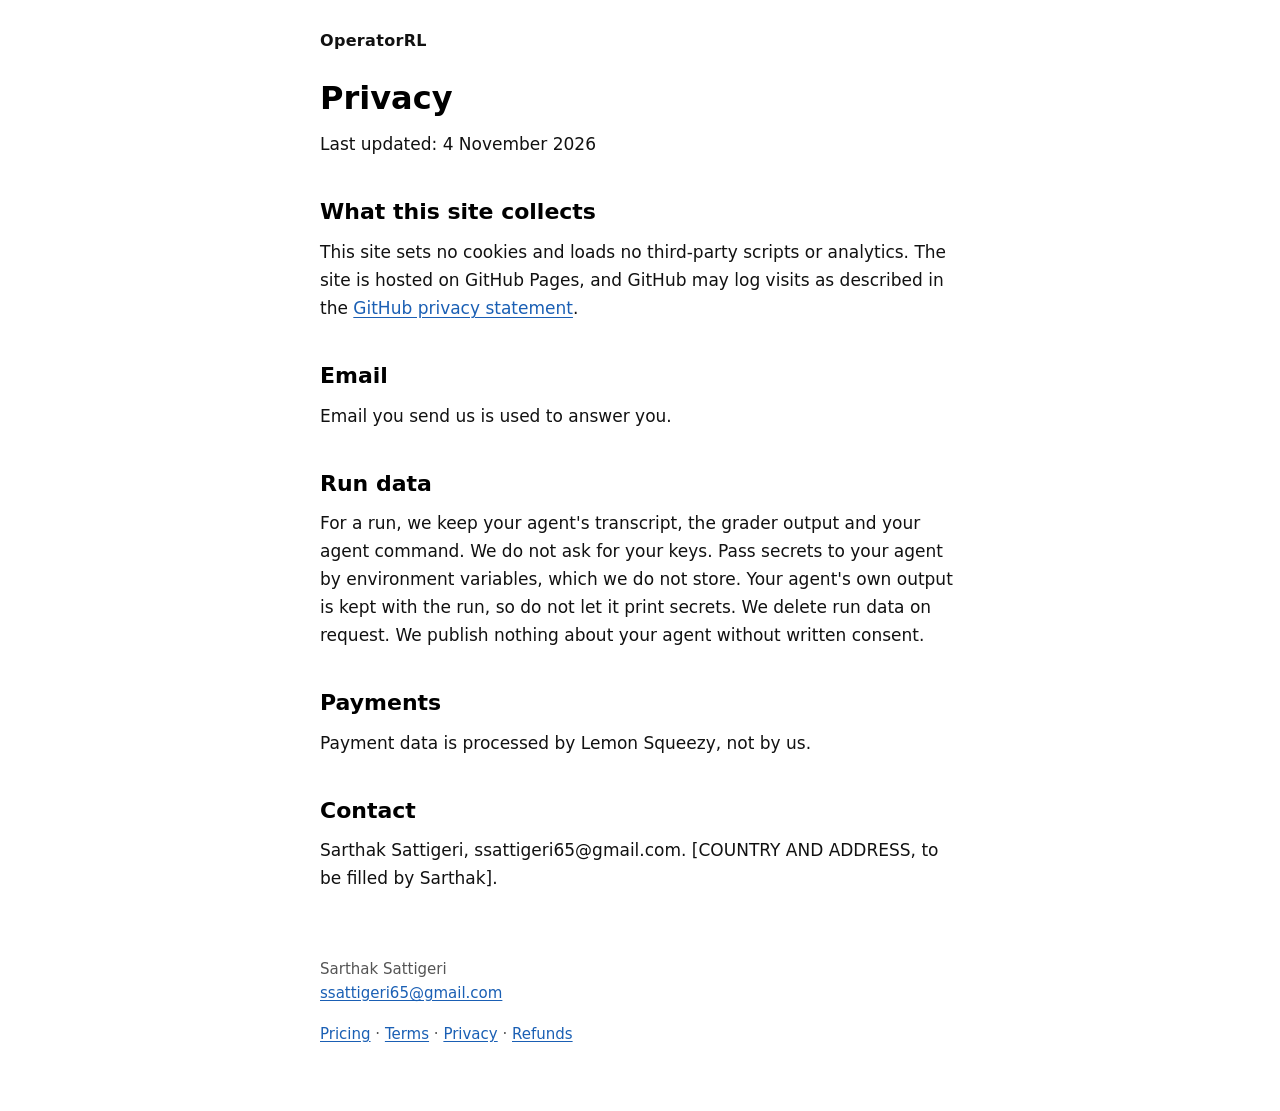
==== docs/privacy.html @ 85867a47 "OperatorRL website" ====
<!DOCTYPE html>
<html lang="en">
<head>
  <meta charset="utf-8">
  <meta name="viewport" content="width=device-width, initial-scale=1">
  <title>Privacy - OperatorRL</title>
  <meta name="description" content="How OperatorRL handles your data.">
  <link rel="stylesheet" href="style.css">
</head>
<body>
  <header>
    <p class="brand"><a href="index.html">OperatorRL</a></p>
  </header>

  <main>
    <h1>Privacy</h1>
    <p>Last updated: 4 November 2026</p>

    <h2>What this site collects</h2>
    <p>This site sets no cookies and loads no third-party scripts or analytics. The site is hosted on GitHub Pages, and GitHub may log visits as described in the <a href="https://docs.github.com/en/site-policy/privacy-policies/github-general-privacy-statement">GitHub privacy statement</a>.</p>

    <h2>Email</h2>
    <p>Email you send us is used to answer you.</p>

    <h2>Run data</h2>
    <p>For a run, we keep your agent's transcript, the grader output and your agent command. We do not ask for your keys. Pass secrets to your agent by environment variables, which we do not store. Your agent's own output is kept with the run, so do not let it print secrets. We delete run data on request. We publish nothing about your agent without written consent.</p>

    <h2>Payments</h2>
    <p>Payment data is processed by Lemon Squeezy, not by us.</p>

    <h2>Contact</h2>
    <p>Sarthak Sattigeri, ssattigeri65@gmail.com. [COUNTRY AND ADDRESS, to be filled by Sarthak].</p>
  </main>

  <footer>
    <p>Sarthak Sattigeri<br><a href="mailto:ssattigeri65@gmail.com">ssattigeri65@gmail.com</a></p>
    <p><a href="pricing.html">Pricing</a> · <a href="terms.html">Terms</a> · <a href="privacy.html">Privacy</a> · <a href="refunds.html">Refunds</a></p>
  </footer>
</body>
</html>
---- docs/style.css ----
:root {
  --accent: #1a5fb4;
  --text: #111;
  --muted: #555;
}

html {
  -webkit-text-size-adjust: 100%;
}

body {
  margin: 0;
  font-family: system-ui, -apple-system, "Segoe UI", Roboto, Helvetica, Arial, sans-serif;
  color: var(--text);
  background: #fff;
  font-size: 1.0625rem;
  line-height: 1.65;
}

header,
main,
footer {
  max-width: 40rem;
  margin-left: auto;
  margin-right: auto;
  padding-left: 1.25rem;
  padding-right: 1.25rem;
}

header {
  padding-top: 1.75rem;
}

.brand {
  margin: 0;
  font-weight: 600;
  font-size: 1rem;
  letter-spacing: 0.02em;
}

.brand a {
  color: inherit;
  text-decoration: none;
}

main {
  padding-top: 1.5rem;
  padding-bottom: 3rem;
}

footer {
  padding-bottom: 3rem;
  color: var(--muted);
  font-size: 0.9375rem;
}

h1,
h2,
h3 {
  color: #000;
  line-height: 1.25;
  font-weight: 650;
}

h1 {
  font-size: 2rem;
  margin: 0 0 0.75rem;
}

h2 {
  font-size: 1.375rem;
  margin: 2.5rem 0 0.75rem;
}

h3 {
  font-size: 1.0625rem;
  margin: 1.5rem 0 0.5rem;
}

p {
  margin: 0 0 1rem;
}

.lede {
  font-size: 1.125rem;
  line-height: 1.5;
}

a {
  color: var(--accent);
  text-decoration: underline;
  text-underline-offset: 0.15em;
}

a:hover {
  color: #0f4178;
}

a:focus-visible {
  outline: 2px solid var(--accent);
  outline-offset: 2px;
}

.button {
  display: inline-block;
  background: var(--accent);
  color: #fff;
  padding: 0.7rem 1.1rem;
  border-radius: 4px;
  font-weight: 600;
  text-decoration: none;
  line-height: 1.2;
}

.button:hover {
  background: #0f4178;
  color: #fff;
}

.button:focus-visible {
  outline: 2px solid var(--accent);
  outline-offset: 2px;
}

ul,
ol {
  margin: 0 0 1rem;
  padding-left: 1.5rem;
}

li {
  margin: 0 0 0.4rem;
}

table {
  width: 100%;
  border-collapse: collapse;
  margin: 0 0 1rem;
  font-size: 0.9375rem;
}

th,
td {
  border: 1px solid #ccc;
  padding: 0.4rem 0.6rem;
  text-align: left;
  vertical-align: top;
}

th {
  font-weight: 600;
}

code {
  font-family: ui-monospace, SFMono-Regular, Menlo, Consolas, monospace;
  font-size: 0.9em;
}

pre {
  font-family: ui-monospace, SFMono-Regular, Menlo, Consolas, monospace;
  font-size: 0.875rem;
  line-height: 1.5;
  white-space: pre-wrap;
  overflow-x: auto;
  background: #f5f5f5;
  padding: 0.75rem;
  border-radius: 4px;
  margin: 0 0 1rem;
}

pre code {
  font-size: inherit;
}

small {
  font-size: 0.875rem;
  color: var(--muted);
}

.muted {
  color: var(--muted);
}

.pass {
  color: #0a7a33;
  font-weight: 700;
}

.fail {
  color: #b3261e;
  font-weight: 700;
}

.verdict {
  margin: 0 0 1rem;
}

summary {
  cursor: pointer;
}

summary:focus-visible {
  outline: 2px solid var(--accent);
  outline-offset: 2px;
}

@media (max-width: 30rem) {
  table {
    display: block;
    overflow-x: auto;
  }
  th,
  td {
    padding: 0.3rem 0.4rem;
  }
}
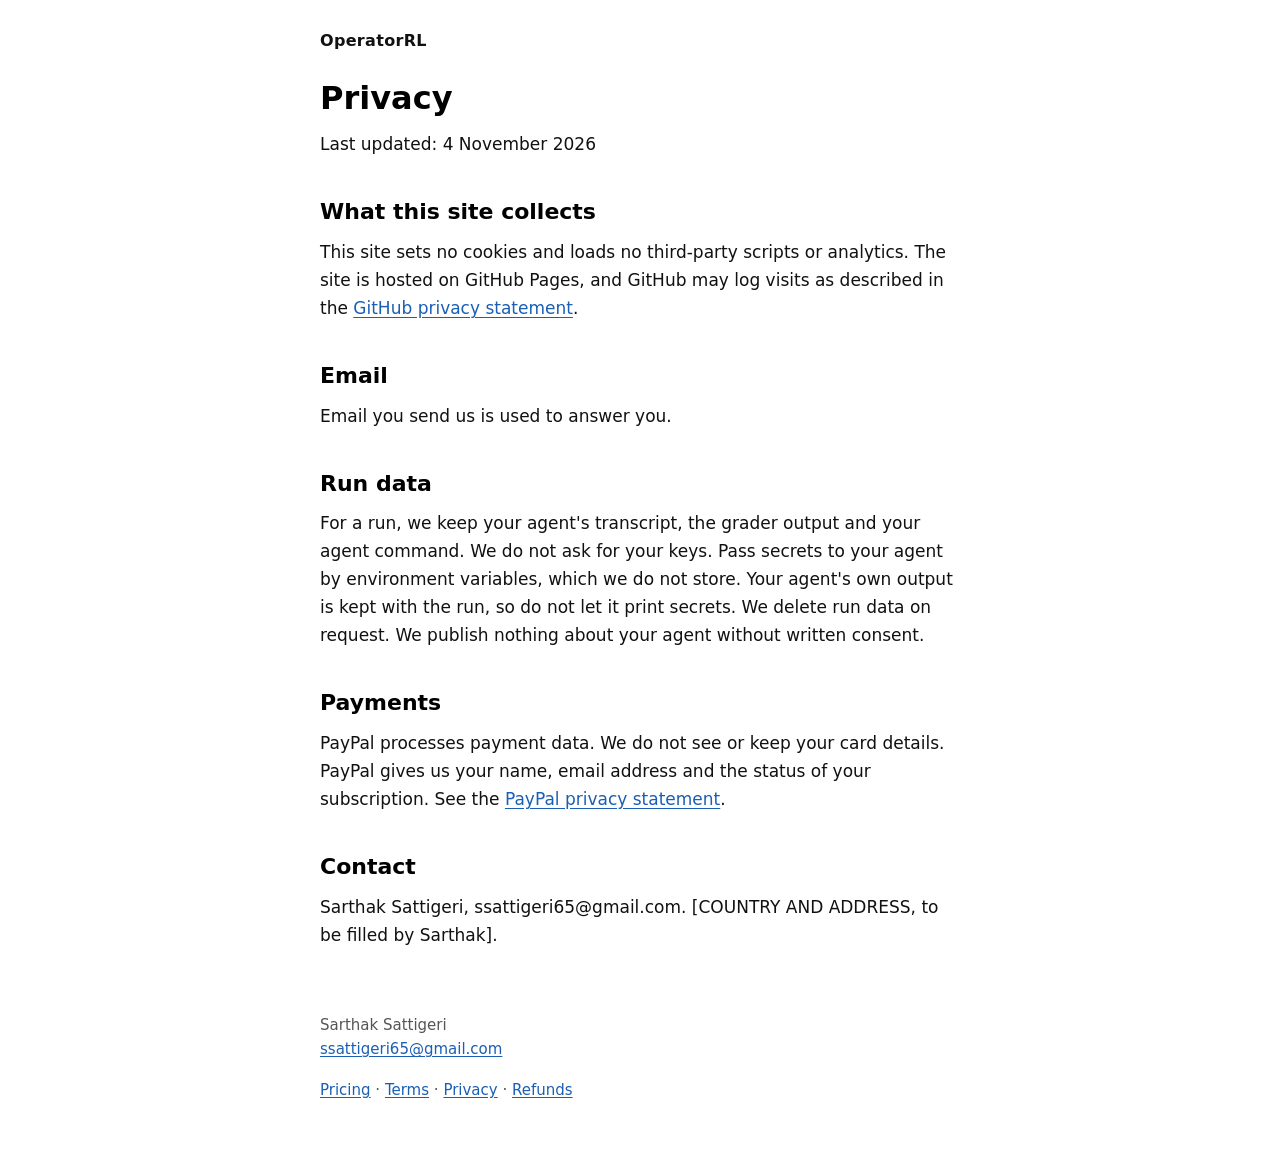
==== commit 8c2b36ef: "Site: PayPal processes payments, replace Lemon Squeezy text Co-Authored-By: Claude Opus 5.5 <noreply" ====
--- a/docs/privacy.html
+++ b/docs/privacy.html
@@ -26,7 +26,7 @@
     <p>For a run, we keep your agent's transcript, the grader output and your agent command. We do not ask for your keys. Pass secrets to your agent by environment variables, which we do not store. Your agent's own output is kept with the run, so do not let it print secrets. We delete run data on request. We publish nothing about your agent without written consent.</p>
 
     <h2>Payments</h2>
-    <p>Payment data is processed by Lemon Squeezy, not by us.</p>
+    <p>PayPal processes payment data. We do not see or keep your card details. PayPal gives us your name, email address and the status of your subscription. See the <a href="https://www.paypal.com/us/legalhub/privacy-full">PayPal privacy statement</a>.</p>
 
     <h2>Contact</h2>
     <p>Sarthak Sattigeri, ssattigeri65@gmail.com. [COUNTRY AND ADDRESS, to be filled by Sarthak].</p>
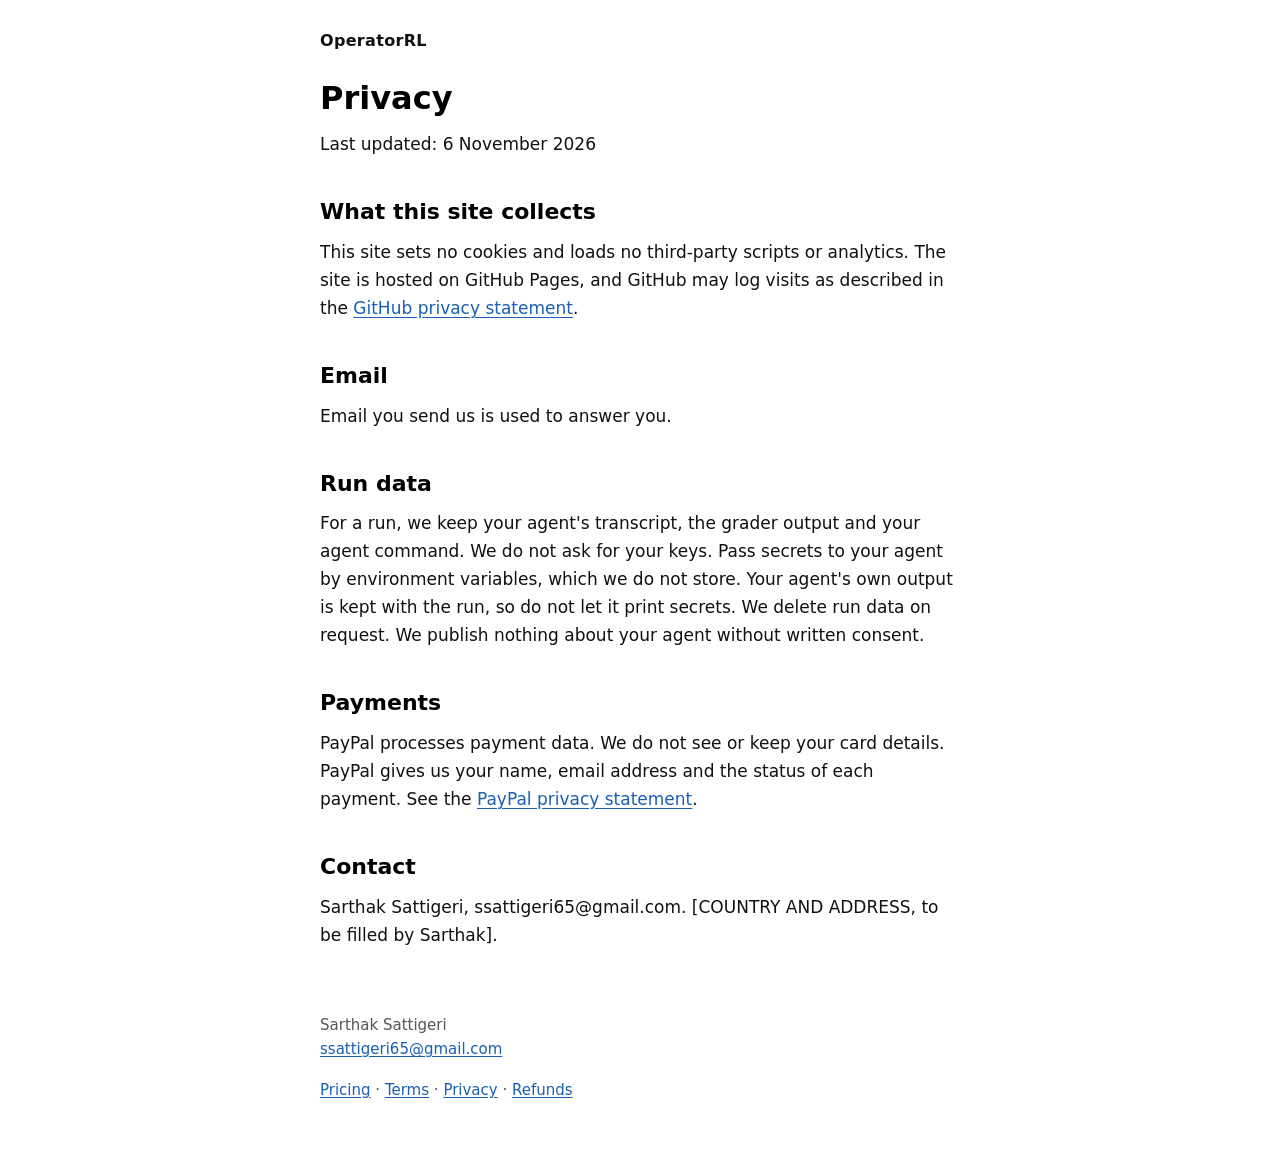
==== commit 3d0ad23c: "Pricing: PayPal.Me link, manual monthly payment, no auto-renewal Co-Authored-By: Claude Opus 5.5 <no" ====
--- a/docs/privacy.html
+++ b/docs/privacy.html
@@ -14,7 +14,7 @@
 
   <main>
     <h1>Privacy</h1>
-    <p>Last updated: 4 November 2026</p>
+    <p>Last updated: 6 November 2026</p>
 
     <h2>What this site collects</h2>
     <p>This site sets no cookies and loads no third-party scripts or analytics. The site is hosted on GitHub Pages, and GitHub may log visits as described in the <a href="https://docs.github.com/en/site-policy/privacy-policies/github-general-privacy-statement">GitHub privacy statement</a>.</p>
@@ -26,7 +26,7 @@
     <p>For a run, we keep your agent's transcript, the grader output and your agent command. We do not ask for your keys. Pass secrets to your agent by environment variables, which we do not store. Your agent's own output is kept with the run, so do not let it print secrets. We delete run data on request. We publish nothing about your agent without written consent.</p>
 
     <h2>Payments</h2>
-    <p>PayPal processes payment data. We do not see or keep your card details. PayPal gives us your name, email address and the status of your subscription. See the <a href="https://www.paypal.com/us/legalhub/privacy-full">PayPal privacy statement</a>.</p>
+    <p>PayPal processes payment data. We do not see or keep your card details. PayPal gives us your name, email address and the status of each payment. See the <a href="https://www.paypal.com/us/legalhub/privacy-full">PayPal privacy statement</a>.</p>
 
     <h2>Contact</h2>
     <p>Sarthak Sattigeri, ssattigeri65@gmail.com. [COUNTRY AND ADDRESS, to be filled by Sarthak].</p>
